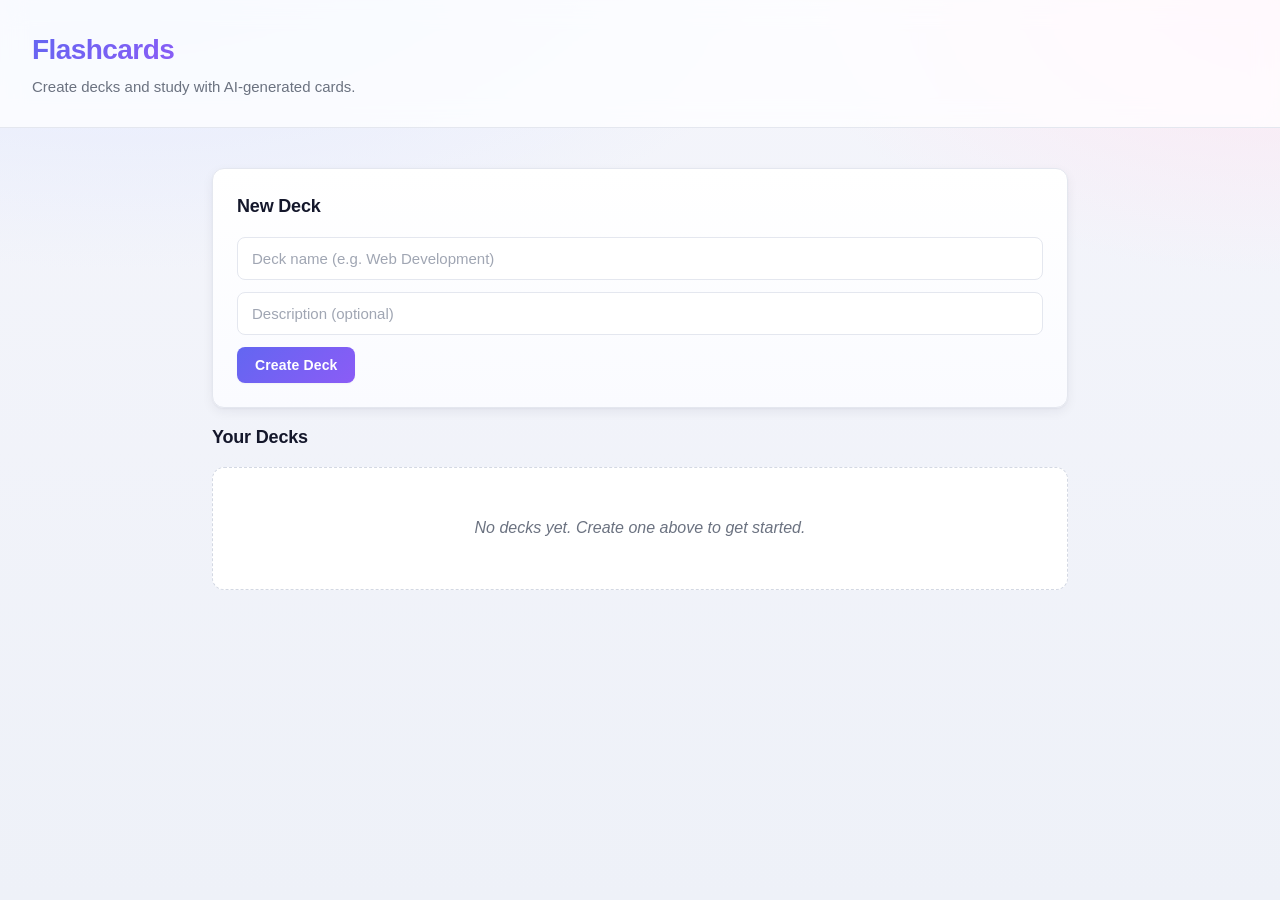
==== index.html @ f6bb94c2 "Initial commit: Flashcards midterm project with AI card generation" ====
<!DOCTYPE html>
<html lang="en">
<head>
  <meta charset="UTF-8">
  <meta name="viewport" content="width=device-width, initial-scale=1.0">
  <title>Flashcards</title>
  <link rel="stylesheet" href="css/styles.css">
</head>
<body>
  <header>
    <h1>Flashcards</h1>
    <p class="subtitle">Create decks and study with AI-generated cards.</p>
  </header>

  <main>
    <section class="form-section">
      <h2>New Deck</h2>
      <form id="new-deck-form">
        <input type="text" id="deck-name" placeholder="Deck name (e.g. Web Development)" required maxlength="100">
        <input type="text" id="deck-description" placeholder="Description (optional)" maxlength="200">
        <button type="submit">Create Deck</button>
      </form>
    </section>

    <section>
      <h2>Your Decks</h2>
      <div id="deck-list"></div>
    </section>
  </main>

  <script src="js/storage.js"></script>
  <script src="js/decks.js"></script>
  <script src="js/cards.js"></script>
  <script src="js/app.js"></script>
</body>
</html>
---- css/styles.css ----
/* Reset + design tokens */
* { box-sizing: border-box; margin: 0; padding: 0; }

:root {
  --bg: #f4f5fb;
  --bg-gradient: radial-gradient(1200px 600px at 10% -10%, #e0e7ff 0%, transparent 60%),
                 radial-gradient(900px 500px at 100% 0%, #fce7f3 0%, transparent 55%),
                 linear-gradient(180deg, #f4f5fb 0%, #eef1f8 100%);
  --surface: #ffffff;
  --surface-muted: #fafbff;
  --border: #e4e7ef;
  --border-strong: #d3d8e3;
  --text: #14172b;
  --text-muted: #6b7280;
  --primary: #4f46e5;
  --primary-hover: #4338ca;
  --primary-soft: rgba(79, 70, 229, 0.1);
  --primary-gradient: linear-gradient(135deg, #6366f1 0%, #8b5cf6 100%);
  --danger: #dc2626;
  --success: #10b981;
  --radius: 12px;
  --radius-sm: 8px;
  --radius-lg: 18px;
  --shadow-sm: 0 1px 2px rgba(20, 23, 43, 0.04);
  --shadow: 0 4px 12px rgba(20, 23, 43, 0.06), 0 1px 2px rgba(20, 23, 43, 0.04);
  --shadow-lg: 0 12px 32px rgba(20, 23, 43, 0.1), 0 2px 6px rgba(20, 23, 43, 0.05);
  --shadow-primary: 0 6px 20px rgba(79, 70, 229, 0.35);
  --transition: 0.2s cubic-bezier(0.4, 0, 0.2, 1);
}

html, body { height: 100%; }

body {
  font-family: -apple-system, BlinkMacSystemFont, "Segoe UI", Inter, Roboto, sans-serif;
  background: var(--bg);
  background-image: var(--bg-gradient);
  background-attachment: fixed;
  color: var(--text);
  line-height: 1.55;
  min-height: 100vh;
  -webkit-font-smoothing: antialiased;
  -moz-osx-font-smoothing: grayscale;
}

/* Header */
header {
  background: rgba(255, 255, 255, 0.75);
  backdrop-filter: saturate(160%) blur(12px);
  -webkit-backdrop-filter: saturate(160%) blur(12px);
  border-bottom: 1px solid var(--border);
  padding: 1.75rem 2rem;
  position: sticky;
  top: 0;
  z-index: 10;
}

header h1 {
  font-size: 1.75rem;
  font-weight: 700;
  letter-spacing: -0.02em;
  background: var(--primary-gradient);
  -webkit-background-clip: text;
  background-clip: text;
  -webkit-text-fill-color: transparent;
  display: inline-block;
}

.subtitle {
  color: var(--text-muted);
  font-size: 0.9375rem;
  margin-top: 0.25rem;
}

.back-link {
  color: var(--text-muted);
  text-decoration: none;
  font-size: 0.875rem;
  display: inline-flex;
  align-items: center;
  gap: 0.25rem;
  margin-bottom: 0.75rem;
  padding: 0.25rem 0.5rem;
  border-radius: var(--radius-sm);
  transition: color var(--transition), background var(--transition);
}

.back-link:hover {
  color: var(--primary);
  background: var(--primary-soft);
}

/* Layout */
main {
  max-width: 920px;
  margin: 0 auto;
  padding: 2.5rem 2rem 4rem;
}

section { margin-bottom: 2rem; }

h2 {
  font-size: 1.125rem;
  font-weight: 600;
  margin-bottom: 1rem;
  letter-spacing: -0.01em;
}

.hint {
  color: var(--text-muted);
  font-size: 0.875rem;
  margin-bottom: 1rem;
}

/* Surfaces */
.form-section, .deck-card, .card-item, #study-card {
  background: var(--surface);
  border: 1px solid var(--border);
  border-radius: var(--radius);
  padding: 1.5rem;
  margin-bottom: 1rem;
  box-shadow: var(--shadow);
  transition: transform var(--transition), box-shadow var(--transition), border-color var(--transition);
}

.form-section {
  background: linear-gradient(180deg, #ffffff 0%, var(--surface-muted) 100%);
}

/* Forms */
input, textarea {
  width: 100%;
  padding: 0.75rem 0.875rem;
  border: 1px solid var(--border);
  border-radius: var(--radius-sm);
  font-size: 0.9375rem;
  font-family: inherit;
  margin-bottom: 0.75rem;
  background: var(--surface);
  color: var(--text);
  transition: border-color var(--transition), box-shadow var(--transition);
}

input::placeholder, textarea::placeholder { color: #a0a6b3; }

input:hover, textarea:hover { border-color: var(--border-strong); }

input:focus, textarea:focus {
  outline: none;
  border-color: var(--primary);
  box-shadow: 0 0 0 4px var(--primary-soft);
}

textarea {
  resize: vertical;
  min-height: 90px;
  line-height: 1.5;
}

/* Buttons */
button {
  padding: 0.625rem 1.125rem;
  border: none;
  border-radius: var(--radius-sm);
  background: var(--primary-gradient);
  color: white;
  font-size: 0.875rem;
  font-weight: 600;
  cursor: pointer;
  font-family: inherit;
  letter-spacing: 0.01em;
  box-shadow: var(--shadow-sm);
  transition: transform var(--transition), box-shadow var(--transition), filter var(--transition);
}

button:hover {
  filter: brightness(1.05);
  box-shadow: var(--shadow-primary);
  transform: translateY(-1px);
}

button:active { transform: translateY(0); filter: brightness(0.97); }

button:disabled {
  opacity: 0.55;
  cursor: not-allowed;
  transform: none;
  box-shadow: var(--shadow-sm);
  filter: none;
}

/* Secondary / ghost buttons */
.delete-btn, .delete-card-btn {
  background: transparent;
  color: var(--danger);
  border: 1px solid var(--border);
  box-shadow: none;
}

.delete-btn:hover, .delete-card-btn:hover {
  background: var(--danger);
  color: white;
  border-color: var(--danger);
  box-shadow: 0 4px 12px rgba(220, 38, 38, 0.25);
}

.rename-btn, .edit-card-btn {
  background: transparent;
  color: var(--text-muted);
  border: 1px solid var(--border);
  box-shadow: none;
}

.rename-btn:hover, .edit-card-btn:hover {
  background: var(--text);
  color: white;
  border-color: var(--text);
}

/* Deck cards */
.deck-card {
  position: relative;
  overflow: hidden;
}

.deck-card::before {
  content: "";
  position: absolute;
  left: 0;
  top: 0;
  bottom: 0;
  width: 4px;
  background: var(--primary-gradient);
  opacity: 0;
  transition: opacity var(--transition);
}

.deck-card:hover {
  transform: translateY(-2px);
  box-shadow: var(--shadow-lg);
  border-color: var(--border-strong);
}

.deck-card:hover::before { opacity: 1; }

.deck-card h3 {
  font-size: 1.0625rem;
  letter-spacing: -0.01em;
}

.deck-card h3 a {
  color: var(--text);
  text-decoration: none;
  font-weight: 600;
  transition: color var(--transition);
}

.deck-card h3 a:hover { color: var(--primary); }

.deck-card p {
  color: var(--text-muted);
  margin: 0.5rem 0;
  font-size: 0.9375rem;
}

.deck-meta {
  display: flex;
  align-items: center;
  gap: 0.5rem;
  margin-top: 1.25rem;
  font-size: 0.8125rem;
  color: var(--text-muted);
}

.deck-meta span {
  margin-right: auto;
  display: inline-flex;
  align-items: center;
  gap: 0.4rem;
  padding: 0.25rem 0.625rem;
  background: var(--primary-soft);
  color: var(--primary);
  border-radius: 999px;
  font-weight: 500;
}

.empty {
  color: var(--text-muted);
  text-align: center;
  padding: 3rem 1rem;
  font-style: italic;
  background: var(--surface);
  border: 1px dashed var(--border-strong);
  border-radius: var(--radius);
}

/* Tabs */
.tabs {
  display: flex;
  gap: 0.25rem;
  margin-bottom: 1.5rem;
  border-bottom: 1px solid var(--border);
  background: transparent;
  padding: 0;
}

.tab {
  background: transparent;
  color: var(--text-muted);
  border-radius: 0;
  border-bottom: 2px solid transparent;
  padding: 0.875rem 1.125rem;
  font-weight: 500;
  box-shadow: none;
  transition: color var(--transition), border-color var(--transition), background var(--transition);
}

.tab:hover {
  background: rgba(79, 70, 229, 0.04);
  color: var(--text);
  transform: none;
  box-shadow: none;
  filter: none;
}

.tab.active {
  color: var(--primary);
  border-bottom-color: var(--primary);
}

.tab-content { display: none; animation: fadeIn 0.25s ease-out; }
.tab-content.active { display: block; }

@keyframes fadeIn {
  from { opacity: 0; transform: translateY(4px); }
  to { opacity: 1; transform: translateY(0); }
}

/* Card list items */
.card-item {
  border-left: 3px solid transparent;
  transition: border-color var(--transition), box-shadow var(--transition), transform var(--transition);
}

.card-item:hover {
  border-left-color: var(--primary);
  box-shadow: var(--shadow-lg);
}

.card-item .card-q {
  margin-bottom: 0.5rem;
  font-size: 0.9375rem;
}

.card-item .card-a {
  color: var(--text-muted);
  margin-bottom: 1rem;
  padding-left: 0;
  font-size: 0.9375rem;
}

.card-item .card-q strong,
.card-item .card-a strong {
  color: var(--primary);
  font-weight: 600;
  margin-right: 0.35rem;
}

.card-item .card-actions { display: flex; gap: 0.5rem; }

#generate-status {
  margin-top: 0.875rem;
  font-size: 0.875rem;
  color: var(--text-muted);
  padding: 0.625rem 0.875rem;
  background: var(--surface-muted);
  border: 1px solid var(--border);
  border-radius: var(--radius-sm);
  min-height: 2.5rem;
  display: flex;
  align-items: center;
}

#generate-status:empty { display: none; }

/* Study mode */
#study-card {
  text-align: center;
  padding: 3.5rem 2rem;
  background: linear-gradient(135deg, #ffffff 0%, #f5f3ff 100%);
  border: 1px solid var(--border);
  border-radius: var(--radius-lg);
  box-shadow: var(--shadow-lg);
  position: relative;
  overflow: hidden;
}

#study-card::before {
  content: "";
  position: absolute;
  top: -50%;
  right: -20%;
  width: 400px;
  height: 400px;
  background: radial-gradient(circle, rgba(139, 92, 246, 0.08) 0%, transparent 70%);
  pointer-events: none;
}

.study-progress {
  font-size: 0.8125rem;
  color: var(--text-muted);
  margin-bottom: 1.25rem;
  font-weight: 500;
  letter-spacing: 0.03em;
}

.study-side-label {
  font-size: 0.6875rem;
  text-transform: uppercase;
  letter-spacing: 0.12em;
  color: var(--primary);
  margin-bottom: 1rem;
  font-weight: 700;
}

.study-text {
  font-size: 1.625rem;
  line-height: 1.4;
  margin-bottom: 2.5rem;
  min-height: 5rem;
  display: flex;
  align-items: center;
  justify-content: center;
  font-weight: 500;
  letter-spacing: -0.01em;
  animation: fadeIn 0.3s ease-out;
}

.study-actions {
  display: flex;
  gap: 0.75rem;
  justify-content: center;
}

.study-actions button {
  padding: 0.75rem 1.5rem;
  font-size: 0.9375rem;
}

#flip-btn {
  background: white;
  color: var(--primary);
  border: 1px solid var(--primary);
  box-shadow: var(--shadow-sm);
}

#flip-btn:hover {
  background: var(--primary-soft);
  color: var(--primary-hover);
  box-shadow: var(--shadow);
}

/* Responsive */
@media (max-width: 640px) {
  header { padding: 1.25rem 1.25rem; }
  header h1 { font-size: 1.5rem; }
  main { padding: 1.5rem 1.25rem 3rem; }
  .form-section, .deck-card, .card-item { padding: 1.25rem; }
  #study-card { padding: 2.5rem 1.5rem; }
  .study-text { font-size: 1.25rem; }
  .tab { padding: 0.75rem 0.75rem; font-size: 0.8125rem; }
}
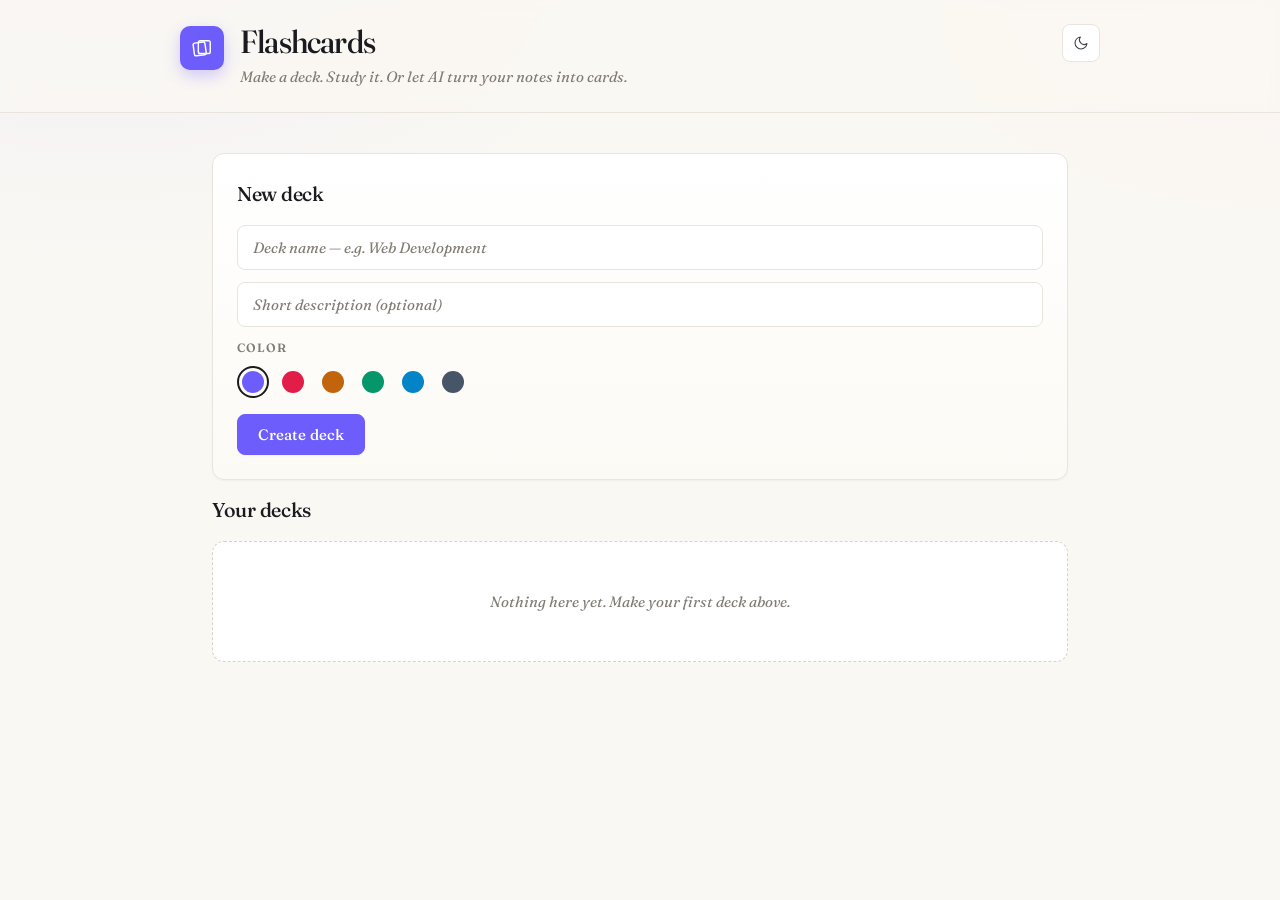
==== commit 73a0ae1e: "Add UI polish, deck colors, study flip mode, and toast system Why: Local working tree had accumulate" ====
--- a/index.html
+++ b/index.html
@@ -4,26 +4,53 @@
   <meta charset="UTF-8">
   <meta name="viewport" content="width=device-width, initial-scale=1.0">
   <title>Flashcards</title>
+  <link rel="preconnect" href="https://fonts.googleapis.com">
+  <link rel="preconnect" href="https://fonts.gstatic.com" crossorigin>
+  <link href="https://fonts.googleapis.com/css2?family=Fraunces:ital,opsz,wght@0,9..144,400;0,9..144,500;0,9..144,600;0,9..144,700;1,9..144,400;1,9..144,500&display=swap" rel="stylesheet">
   <link rel="stylesheet" href="css/styles.css">
 </head>
 <body>
   <header>
-    <h1>Flashcards</h1>
-    <p class="subtitle">Create decks and study with AI-generated cards.</p>
+    <div class="header-inner">
+      <div class="brand">
+        <span class="logo" aria-hidden="true">
+          <svg viewBox="0 0 24 24" fill="none" stroke="currentColor" stroke-width="1.6" stroke-linecap="round" stroke-linejoin="round">
+            <rect x="3" y="6" width="13" height="14" rx="2" transform="rotate(-8 9.5 13)"/>
+            <rect x="8" y="4" width="13" height="14" rx="2"/>
+          </svg>
+        </span>
+        <div>
+          <h1>Flashcards</h1>
+          <p class="subtitle">Make a deck. Study it. Or let AI turn your notes into cards.</p>
+        </div>
+      </div>
+      <button id="theme-toggle" class="theme-btn" aria-label="Toggle theme"></button>
+    </div>
   </header>
 
   <main>
     <section class="form-section">
-      <h2>New Deck</h2>
+      <h2>New deck</h2>
       <form id="new-deck-form">
-        <input type="text" id="deck-name" placeholder="Deck name (e.g. Web Development)" required maxlength="100">
-        <input type="text" id="deck-description" placeholder="Description (optional)" maxlength="200">
-        <button type="submit">Create Deck</button>
+        <input type="text" id="deck-name" placeholder="Deck name — e.g. Web Development" required maxlength="100">
+        <input type="text" id="deck-description" placeholder="Short description (optional)" maxlength="200">
+
+        <div class="picker-row">
+          <div class="picker">
+            <label>Color</label>
+            <div class="color-picker" id="color-picker"></div>
+          </div>
+        </div>
+
+        <button type="submit" class="btn-primary">Create deck</button>
       </form>
     </section>
 
     <section>
-      <h2>Your Decks</h2>
+      <div class="section-head">
+        <h2>Your decks</h2>
+        <span id="deck-count" class="muted"></span>
+      </div>
       <div id="deck-list"></div>
     </section>
   </main>
@@ -31,6 +58,7 @@
   <script src="js/storage.js"></script>
   <script src="js/decks.js"></script>
   <script src="js/cards.js"></script>
+  <script src="js/ui.js"></script>
   <script src="js/app.js"></script>
 </body>
 </html>
--- a/css/styles.css
+++ b/css/styles.css
@@ -1,135 +1,282 @@
-/* Reset + design tokens */
-* { box-sizing: border-box; margin: 0; padding: 0; }
-
+/* -------- Reset -------- */
+*, *::before, *::after { box-sizing: border-box; margin: 0; padding: 0; }
+
+/* -------- Tokens: Light (default) -------- */
 :root {
-  --bg: #f4f5fb;
-  --bg-gradient: radial-gradient(1200px 600px at 10% -10%, #e0e7ff 0%, transparent 60%),
-                 radial-gradient(900px 500px at 100% 0%, #fce7f3 0%, transparent 55%),
-                 linear-gradient(180deg, #f4f5fb 0%, #eef1f8 100%);
+  --bg: #faf8f3;
+  --bg-tint: radial-gradient(900px 500px at 8% -5%, rgba(109, 93, 252, 0.06) 0%, transparent 60%),
+             radial-gradient(700px 400px at 100% 0%, rgba(244, 114, 182, 0.04) 0%, transparent 55%);
   --surface: #ffffff;
-  --surface-muted: #fafbff;
-  --border: #e4e7ef;
-  --border-strong: #d3d8e3;
-  --text: #14172b;
-  --text-muted: #6b7280;
-  --primary: #4f46e5;
-  --primary-hover: #4338ca;
-  --primary-soft: rgba(79, 70, 229, 0.1);
-  --primary-gradient: linear-gradient(135deg, #6366f1 0%, #8b5cf6 100%);
+  --surface-alt: #fcfaf5;
+  --border: #e9e5dc;
+  --border-strong: #d9d3c5;
+  --text: #1a1a1f;
+  --text-soft: #3f3f47;
+  --text-muted: #807c74;
+  --primary: #6d5dfc;
+  --primary-hover: #5b4ce0;
+  --primary-soft: rgba(109, 93, 252, 0.1);
   --danger: #dc2626;
-  --success: #10b981;
+  --success: #059669;
+  --accent: #f59e0b;
+  --shadow-sm: 0 1px 2px rgba(30, 27, 20, 0.04);
+  --shadow: 0 2px 6px rgba(30, 27, 20, 0.06), 0 8px 20px rgba(30, 27, 20, 0.04);
+  --shadow-lg: 0 4px 12px rgba(30, 27, 20, 0.08), 0 20px 40px rgba(30, 27, 20, 0.08);
   --radius: 12px;
   --radius-sm: 8px;
-  --radius-lg: 18px;
-  --shadow-sm: 0 1px 2px rgba(20, 23, 43, 0.04);
-  --shadow: 0 4px 12px rgba(20, 23, 43, 0.06), 0 1px 2px rgba(20, 23, 43, 0.04);
-  --shadow-lg: 0 12px 32px rgba(20, 23, 43, 0.1), 0 2px 6px rgba(20, 23, 43, 0.05);
-  --shadow-primary: 0 6px 20px rgba(79, 70, 229, 0.35);
+  --radius-lg: 20px;
   --transition: 0.2s cubic-bezier(0.4, 0, 0.2, 1);
-}
-
+
+  /* Deck color palette — tuned for light backgrounds */
+  --c-violet: #6d5dfc;
+  --c-violet-soft: rgba(109, 93, 252, 0.12);
+  --c-rose: #e11d48;
+  --c-rose-soft: rgba(225, 29, 72, 0.1);
+  --c-amber: #c2640b;
+  --c-amber-soft: rgba(217, 119, 6, 0.12);
+  --c-emerald: #059669;
+  --c-emerald-soft: rgba(5, 150, 105, 0.1);
+  --c-sky: #0284c7;
+  --c-sky-soft: rgba(2, 132, 199, 0.12);
+  --c-slate: #475569;
+  --c-slate-soft: rgba(71, 85, 105, 0.1);
+}
+
+/* -------- Tokens: Dark -------- */
+[data-theme="dark"] {
+  --bg: #14141a;
+  --bg-tint: radial-gradient(900px 500px at 8% -5%, rgba(155, 141, 255, 0.1) 0%, transparent 60%),
+             radial-gradient(700px 400px at 100% 0%, rgba(244, 114, 182, 0.05) 0%, transparent 55%);
+  --surface: #1d1d26;
+  --surface-alt: #22222d;
+  --border: #2e2e3a;
+  --border-strong: #3f3f4f;
+  --text: #f5f3ef;
+  --text-soft: #c9c5be;
+  --text-muted: #8a867d;
+  --primary: #9b8dff;
+  --primary-hover: #b0a4ff;
+  --primary-soft: rgba(155, 141, 255, 0.15);
+  --accent: #fbbf24;
+  --shadow-sm: 0 1px 2px rgba(0, 0, 0, 0.3);
+  --shadow: 0 2px 6px rgba(0, 0, 0, 0.3), 0 8px 20px rgba(0, 0, 0, 0.35);
+  --shadow-lg: 0 4px 12px rgba(0, 0, 0, 0.4), 0 20px 40px rgba(0, 0, 0, 0.5);
+
+  /* Deck color palette — brighter/softer for dark backgrounds */
+  --c-violet: #a59bff;
+  --c-violet-soft: rgba(165, 155, 255, 0.18);
+  --c-rose: #fb7185;
+  --c-rose-soft: rgba(251, 113, 133, 0.16);
+  --c-amber: #fbbf24;
+  --c-amber-soft: rgba(251, 191, 36, 0.16);
+  --c-emerald: #34d399;
+  --c-emerald-soft: rgba(52, 211, 153, 0.16);
+  --c-sky: #38bdf8;
+  --c-sky-soft: rgba(56, 189, 248, 0.16);
+  --c-slate: #94a3b8;
+  --c-slate-soft: rgba(148, 163, 184, 0.16);
+}
+
+/* -------- Base -------- */
 html, body { height: 100%; }
 
 body {
-  font-family: -apple-system, BlinkMacSystemFont, "Segoe UI", Inter, Roboto, sans-serif;
+  font-family: 'Fraunces', Georgia, 'Times New Roman', serif;
+  font-feature-settings: 'ss01', 'ss02';
+  font-variation-settings: 'opsz' 14;
   background: var(--bg);
-  background-image: var(--bg-gradient);
+  background-image: var(--bg-tint);
   background-attachment: fixed;
   color: var(--text);
   line-height: 1.55;
   min-height: 100vh;
   -webkit-font-smoothing: antialiased;
   -moz-osx-font-smoothing: grayscale;
-}
-
-/* Header */
+  font-weight: 400;
+  transition: background-color var(--transition), color var(--transition);
+}
+
+.muted { color: var(--text-muted); font-size: 0.8125rem; font-weight: 500; }
+
+/* -------- Header -------- */
 header {
-  background: rgba(255, 255, 255, 0.75);
-  backdrop-filter: saturate(160%) blur(12px);
-  -webkit-backdrop-filter: saturate(160%) blur(12px);
   border-bottom: 1px solid var(--border);
-  padding: 1.75rem 2rem;
+  padding: 1.5rem 2rem;
+  background: rgba(250, 248, 243, 0.8);
+  backdrop-filter: saturate(160%) blur(10px);
+  -webkit-backdrop-filter: saturate(160%) blur(10px);
   position: sticky;
   top: 0;
-  z-index: 10;
-}
+  z-index: 20;
+}
+
+[data-theme="dark"] header { background: rgba(20, 20, 26, 0.8); }
+
+.header-inner {
+  max-width: 920px;
+  margin: 0 auto;
+  display: flex;
+  justify-content: space-between;
+  align-items: flex-start;
+  gap: 1rem;
+}
+
+.brand {
+  display: flex;
+  align-items: flex-start;
+  gap: 1rem;
+}
+
+.logo {
+  display: inline-flex;
+  align-items: center;
+  justify-content: center;
+  width: 44px;
+  height: 44px;
+  border-radius: 10px;
+  background: var(--primary);
+  color: white;
+  flex-shrink: 0;
+  box-shadow: 0 6px 16px rgba(109, 93, 252, 0.3);
+  margin-top: 0.125rem;
+}
+
+.logo svg { width: 22px; height: 22px; }
+
+.logo-link {
+  display: inline-flex;
+  text-decoration: none;
+}
+
+.logo-link:hover .logo { transform: translateY(-1px); transition: transform var(--transition); }
 
 header h1 {
-  font-size: 1.75rem;
-  font-weight: 700;
-  letter-spacing: -0.02em;
-  background: var(--primary-gradient);
-  -webkit-background-clip: text;
-  background-clip: text;
-  -webkit-text-fill-color: transparent;
+  font-family: 'Fraunces', Georgia, serif;
+  font-size: 2rem;
+  font-weight: 500;
+  letter-spacing: -0.025em;
+  line-height: 1.1;
+  color: var(--text);
+  font-variation-settings: 'opsz' 80;
+}
+
+/* Small colored dot before deck title — matches the deck's chosen color */
+.title-dot {
   display: inline-block;
-}
+  width: 12px;
+  height: 12px;
+  border-radius: 50%;
+  margin-right: 0.625rem;
+  vertical-align: 0.08em;
+}
+
+.title-dot.color-violet { background: var(--c-violet); }
+.title-dot.color-rose { background: var(--c-rose); }
+.title-dot.color-amber { background: var(--c-amber); }
+.title-dot.color-emerald { background: var(--c-emerald); }
+.title-dot.color-sky { background: var(--c-sky); }
+.title-dot.color-slate { background: var(--c-slate); }
 
 .subtitle {
   color: var(--text-muted);
   font-size: 0.9375rem;
-  margin-top: 0.25rem;
+  margin-top: 0.375rem;
+  max-width: 50ch;
+  font-style: italic;
+  font-weight: 400;
 }
 
 .back-link {
   color: var(--text-muted);
   text-decoration: none;
-  font-size: 0.875rem;
+  font-size: 0.8125rem;
+  display: inline-block;
+  margin-bottom: 0.5rem;
+  font-style: italic;
+  transition: color var(--transition);
+}
+
+.back-link:hover { color: var(--text); }
+
+.theme-btn {
+  width: 38px;
+  height: 38px;
+  padding: 0;
+  border: 1px solid var(--border);
+  background: var(--surface);
+  border-radius: var(--radius-sm);
   display: inline-flex;
   align-items: center;
-  gap: 0.25rem;
-  margin-bottom: 0.75rem;
-  padding: 0.25rem 0.5rem;
-  border-radius: var(--radius-sm);
-  transition: color var(--transition), background var(--transition);
-}
-
-.back-link:hover {
-  color: var(--primary);
-  background: var(--primary-soft);
-}
-
-/* Layout */
+  justify-content: center;
+  color: var(--text-soft);
+  cursor: pointer;
+  transition: background var(--transition), border-color var(--transition), color var(--transition);
+  flex-shrink: 0;
+}
+
+.theme-btn svg { width: 16px; height: 16px; }
+
+.theme-btn:hover {
+  background: var(--surface-alt);
+  border-color: var(--border-strong);
+  color: var(--text);
+}
+
+/* -------- Layout -------- */
 main {
   max-width: 920px;
   margin: 0 auto;
-  padding: 2.5rem 2rem 4rem;
-}
-
-section { margin-bottom: 2rem; }
+  padding: 2.5rem 2rem 5rem;
+}
+
+section { margin-bottom: 2.5rem; }
 
 h2 {
-  font-size: 1.125rem;
-  font-weight: 600;
+  font-family: 'Fraunces', Georgia, serif;
+  font-size: 1.25rem;
+  font-weight: 500;
   margin-bottom: 1rem;
-  letter-spacing: -0.01em;
-}
+  letter-spacing: -0.015em;
+  color: var(--text);
+  font-variation-settings: 'opsz' 40;
+}
+
+.section-head {
+  display: flex;
+  align-items: baseline;
+  justify-content: space-between;
+  margin-bottom: 1rem;
+}
+
+.section-head h2 { margin-bottom: 0; }
 
 .hint {
   color: var(--text-muted);
-  font-size: 0.875rem;
+  font-size: 0.9375rem;
   margin-bottom: 1rem;
-}
-
-/* Surfaces */
-.form-section, .deck-card, .card-item, #study-card {
+  line-height: 1.55;
+  font-style: italic;
+}
+
+/* -------- Surfaces -------- */
+.form-section, .deck-card, .card-item {
   background: var(--surface);
   border: 1px solid var(--border);
   border-radius: var(--radius);
   padding: 1.5rem;
-  margin-bottom: 1rem;
-  box-shadow: var(--shadow);
+  margin-bottom: 0.875rem;
   transition: transform var(--transition), box-shadow var(--transition), border-color var(--transition);
 }
 
 .form-section {
-  background: linear-gradient(180deg, #ffffff 0%, var(--surface-muted) 100%);
-}
-
-/* Forms */
+  background: linear-gradient(180deg, var(--surface) 0%, var(--surface-alt) 100%);
+  box-shadow: var(--shadow-sm);
+}
+
+/* -------- Forms -------- */
 input, textarea {
   width: 100%;
-  padding: 0.75rem 0.875rem;
+  padding: 0.75rem 0.9375rem;
   border: 1px solid var(--border);
   border-radius: var(--radius-sm);
   font-size: 0.9375rem;
@@ -140,332 +287,562 @@
   transition: border-color var(--transition), box-shadow var(--transition);
 }
 
-input::placeholder, textarea::placeholder { color: #a0a6b3; }
+input::placeholder, textarea::placeholder {
+  color: var(--text-muted);
+  font-style: italic;
+}
 
 input:hover, textarea:hover { border-color: var(--border-strong); }
 
 input:focus, textarea:focus {
   outline: none;
   border-color: var(--primary);
-  box-shadow: 0 0 0 4px var(--primary-soft);
-}
-
-textarea {
-  resize: vertical;
-  min-height: 90px;
-  line-height: 1.5;
-}
-
-/* Buttons */
+  box-shadow: 0 0 0 3px var(--primary-soft);
+}
+
+textarea { resize: vertical; min-height: 90px; line-height: 1.5; }
+
+/* -------- Color picker -------- */
+.picker-row {
+  margin-bottom: 1rem;
+}
+
+.picker label {
+  display: block;
+  font-size: 0.75rem;
+  text-transform: uppercase;
+  letter-spacing: 0.08em;
+  color: var(--text-muted);
+  font-weight: 600;
+  margin-bottom: 0.5rem;
+}
+
+.color-picker {
+  display: flex;
+  flex-wrap: wrap;
+  gap: 0.5rem;
+}
+
+.color-option {
+  width: 32px;
+  height: 32px;
+  border: 2px solid transparent;
+  border-radius: 50%;
+  cursor: pointer;
+  padding: 0;
+  position: relative;
+  background: transparent;
+  transition: transform var(--transition), border-color var(--transition);
+}
+
+.color-option::after {
+  content: "";
+  position: absolute;
+  inset: 3px;
+  border-radius: 50%;
+  transition: background var(--transition);
+}
+
+.color-option.color-violet::after { background: var(--c-violet); }
+.color-option.color-rose::after { background: var(--c-rose); }
+.color-option.color-amber::after { background: var(--c-amber); }
+.color-option.color-emerald::after { background: var(--c-emerald); }
+.color-option.color-sky::after { background: var(--c-sky); }
+.color-option.color-slate::after { background: var(--c-slate); }
+
+.color-option:hover { transform: scale(1.08); }
+
+.color-option.selected {
+  border-color: var(--text);
+}
+
+/* -------- Buttons -------- */
 button {
+  font-family: inherit;
+  font-weight: 500;
+  cursor: pointer;
+  transition: transform var(--transition), background var(--transition), border-color var(--transition), color var(--transition), box-shadow var(--transition);
+}
+
+button:disabled { opacity: 0.5; cursor: not-allowed; }
+
+.btn-primary {
+  display: inline-flex;
+  align-items: center;
+  gap: 0.5rem;
+  padding: 0.625rem 1.25rem;
+  background: var(--primary);
+  color: white;
+  border: 1px solid var(--primary);
+  border-radius: var(--radius-sm);
+  font-size: 0.9375rem;
+  font-weight: 500;
+  box-shadow: var(--shadow-sm);
+  letter-spacing: 0.005em;
+}
+
+.btn-primary:hover:not(:disabled) {
+  background: var(--primary-hover);
+  border-color: var(--primary-hover);
+  transform: translateY(-1px);
+  box-shadow: 0 4px 14px var(--primary-soft);
+}
+
+.btn-primary:active:not(:disabled) { transform: translateY(0); }
+
+.btn-outline {
+  display: inline-flex;
+  align-items: center;
+  gap: 0.5rem;
+  padding: 0.625rem 1.25rem;
+  background: transparent;
+  color: var(--primary);
+  border: 1px solid var(--primary);
+  border-radius: var(--radius-sm);
+  font-size: 0.9375rem;
+  font-weight: 500;
+}
+
+.btn-outline:hover { background: var(--primary-soft); }
+
+.btn-ghost {
+  display: inline-flex;
+  align-items: center;
+  gap: 0.5rem;
   padding: 0.625rem 1.125rem;
+  background: transparent;
+  color: var(--text-soft);
+  border: 1px solid var(--border);
+  border-radius: var(--radius-sm);
+  font-size: 0.9375rem;
+}
+
+.btn-ghost:hover { background: var(--surface-alt); border-color: var(--border-strong); color: var(--text); }
+
+/* Small text-only action buttons (Edit, Delete, Rename) */
+.text-btn {
+  background: transparent;
   border: none;
+  color: var(--text-muted);
+  font-size: 0.8125rem;
+  font-weight: 500;
+  padding: 0.375rem 0.625rem;
+  border-radius: 6px;
+  font-style: italic;
+  letter-spacing: 0.005em;
+}
+
+.text-btn:hover { color: var(--text); background: var(--surface-alt); }
+.text-btn-danger:hover { color: var(--danger); background: rgba(220, 38, 38, 0.08); }
+
+/* -------- Deck cards -------- */
+.deck-card {
+  display: flex;
+  align-items: stretch;
+  gap: 0;
+  padding: 0;
+  overflow: hidden;
+  box-shadow: var(--shadow-sm);
+}
+
+.deck-card:hover {
+  transform: translateY(-2px);
+  box-shadow: var(--shadow);
+  border-color: var(--border-strong);
+}
+
+.deck-link {
+  display: flex;
+  gap: 1rem;
+  padding: 1.25rem 1.5rem;
+  text-decoration: none;
+  color: inherit;
+  flex: 1;
+  align-items: flex-start;
+}
+
+.deck-chip {
+  width: 44px;
+  height: 44px;
   border-radius: var(--radius-sm);
-  background: var(--primary-gradient);
-  color: white;
-  font-size: 0.875rem;
-  font-weight: 600;
-  cursor: pointer;
-  font-family: inherit;
-  letter-spacing: 0.01em;
-  box-shadow: var(--shadow-sm);
-  transition: transform var(--transition), box-shadow var(--transition), filter var(--transition);
-}
-
-button:hover {
-  filter: brightness(1.05);
-  box-shadow: var(--shadow-primary);
-  transform: translateY(-1px);
-}
-
-button:active { transform: translateY(0); filter: brightness(0.97); }
-
-button:disabled {
-  opacity: 0.55;
-  cursor: not-allowed;
-  transform: none;
-  box-shadow: var(--shadow-sm);
-  filter: none;
-}
-
-/* Secondary / ghost buttons */
-.delete-btn, .delete-card-btn {
-  background: transparent;
-  color: var(--danger);
-  border: 1px solid var(--border);
-  box-shadow: none;
-}
-
-.delete-btn:hover, .delete-card-btn:hover {
-  background: var(--danger);
-  color: white;
-  border-color: var(--danger);
-  box-shadow: 0 4px 12px rgba(220, 38, 38, 0.25);
-}
-
-.rename-btn, .edit-card-btn {
-  background: transparent;
-  color: var(--text-muted);
-  border: 1px solid var(--border);
-  box-shadow: none;
-}
-
-.rename-btn:hover, .edit-card-btn:hover {
-  background: var(--text);
-  color: white;
-  border-color: var(--text);
-}
-
-/* Deck cards */
-.deck-card {
+  background: var(--deck-soft, var(--primary-soft));
+  border: 1px solid var(--deck-accent, var(--primary));
+  flex-shrink: 0;
   position: relative;
   overflow: hidden;
 }
 
-.deck-card::before {
+.deck-chip::after {
   content: "";
   position: absolute;
-  left: 0;
-  top: 0;
-  bottom: 0;
-  width: 4px;
-  background: var(--primary-gradient);
-  opacity: 0;
-  transition: opacity var(--transition);
-}
-
-.deck-card:hover {
-  transform: translateY(-2px);
-  box-shadow: var(--shadow-lg);
-  border-color: var(--border-strong);
-}
-
-.deck-card:hover::before { opacity: 1; }
-
-.deck-card h3 {
-  font-size: 1.0625rem;
-  letter-spacing: -0.01em;
-}
-
-.deck-card h3 a {
+  inset: 0;
+  background: linear-gradient(135deg, var(--deck-accent) 0%, transparent 100%);
+  opacity: 0.35;
+}
+
+/* Apply the color tokens to each deck variant */
+.deck-card.color-violet { --deck-accent: var(--c-violet); --deck-soft: var(--c-violet-soft); }
+.deck-card.color-rose { --deck-accent: var(--c-rose); --deck-soft: var(--c-rose-soft); }
+.deck-card.color-amber { --deck-accent: var(--c-amber); --deck-soft: var(--c-amber-soft); }
+.deck-card.color-emerald { --deck-accent: var(--c-emerald); --deck-soft: var(--c-emerald-soft); }
+.deck-card.color-sky { --deck-accent: var(--c-sky); --deck-soft: var(--c-sky-soft); }
+.deck-card.color-slate { --deck-accent: var(--c-slate); --deck-soft: var(--c-slate-soft); }
+
+.deck-card:hover h3 { color: var(--deck-accent); }
+
+.deck-body { flex: 1; min-width: 0; }
+
+.deck-body h3 {
+  font-family: 'Fraunces', Georgia, serif;
+  font-size: 1.125rem;
+  font-weight: 500;
+  letter-spacing: -0.015em;
+  margin-bottom: 0.25rem;
   color: var(--text);
-  text-decoration: none;
-  font-weight: 600;
-  transition: color var(--transition);
-}
-
-.deck-card h3 a:hover { color: var(--primary); }
-
-.deck-card p {
-  color: var(--text-muted);
-  margin: 0.5rem 0;
-  font-size: 0.9375rem;
-}
-
-.deck-meta {
-  display: flex;
-  align-items: center;
-  gap: 0.5rem;
-  margin-top: 1.25rem;
-  font-size: 0.8125rem;
-  color: var(--text-muted);
-}
-
-.deck-meta span {
-  margin-right: auto;
-  display: inline-flex;
-  align-items: center;
-  gap: 0.4rem;
-  padding: 0.25rem 0.625rem;
-  background: var(--primary-soft);
-  color: var(--primary);
-  border-radius: 999px;
+  font-variation-settings: 'opsz' 40;
+}
+
+.deck-body p {
+  color: var(--text-muted);
+  font-size: 0.9375rem;
+  margin-bottom: 0.625rem;
+  line-height: 1.5;
+  font-style: italic;
+}
+
+.deck-count {
+  font-size: 0.75rem;
+  color: var(--text-muted);
   font-weight: 500;
-}
-
+  letter-spacing: 0.02em;
+}
+
+.deck-actions {
+  display: flex;
+  gap: 0.25rem;
+  align-items: center;
+  padding: 0 1rem;
+}
+
+.deck-card:not(:hover) .deck-actions { opacity: 0.55; }
+
+/* -------- Empty state -------- */
 .empty {
   color: var(--text-muted);
   text-align: center;
   padding: 3rem 1rem;
-  font-style: italic;
   background: var(--surface);
   border: 1px dashed var(--border-strong);
   border-radius: var(--radius);
 }
 
-/* Tabs */
+.empty p { font-size: 0.9375rem; max-width: 30ch; margin: 0 auto; font-style: italic; }
+
+/* -------- Tabs -------- */
 .tabs {
   display: flex;
   gap: 0.25rem;
-  margin-bottom: 1.5rem;
+  margin-bottom: 1.75rem;
   border-bottom: 1px solid var(--border);
-  background: transparent;
-  padding: 0;
 }
 
 .tab {
   background: transparent;
   color: var(--text-muted);
+  border: none;
   border-radius: 0;
   border-bottom: 2px solid transparent;
-  padding: 0.875rem 1.125rem;
+  padding: 0.875rem 1rem;
   font-weight: 500;
-  box-shadow: none;
-  transition: color var(--transition), border-color var(--transition), background var(--transition);
-}
-
-.tab:hover {
-  background: rgba(79, 70, 229, 0.04);
-  color: var(--text);
-  transform: none;
-  box-shadow: none;
-  filter: none;
-}
+  font-size: 0.9375rem;
+  margin-bottom: -1px;
+  font-family: inherit;
+  letter-spacing: 0.005em;
+}
+
+.tab:hover { color: var(--text); }
 
 .tab.active {
   color: var(--primary);
   border-bottom-color: var(--primary);
 }
 
-.tab-content { display: none; animation: fadeIn 0.25s ease-out; }
+.tab-content { display: none; animation: fade-in 0.2s ease-out; }
 .tab-content.active { display: block; }
 
-@keyframes fadeIn {
-  from { opacity: 0; transform: translateY(4px); }
+@keyframes fade-in {
+  from { opacity: 0; transform: translateY(3px); }
   to { opacity: 1; transform: translateY(0); }
 }
 
-/* Card list items */
+/* -------- Card list -------- */
 .card-item {
-  border-left: 3px solid transparent;
-  transition: border-color var(--transition), box-shadow var(--transition), transform var(--transition);
-}
-
-.card-item:hover {
-  border-left-color: var(--primary);
+  display: flex;
+  gap: 0.75rem;
+  align-items: flex-start;
+  padding: 1.25rem;
+  box-shadow: var(--shadow-sm);
+}
+
+.card-item:hover { box-shadow: var(--shadow); border-color: var(--border-strong); }
+
+.card-body { flex: 1; min-width: 0; }
+
+.card-q, .card-a {
+  font-size: 0.9375rem;
+  display: flex;
+  gap: 0.625rem;
+  align-items: flex-start;
+  line-height: 1.55;
+}
+
+.card-q { margin-bottom: 0.5rem; color: var(--text); }
+.card-a { color: var(--text-soft); }
+
+.card-q .label, .card-a .label {
+  flex-shrink: 0;
+  width: 22px;
+  height: 22px;
+  border-radius: 4px;
+  background: var(--primary-soft);
+  color: var(--primary);
+  font-size: 0.75rem;
+  font-weight: 600;
+  display: flex;
+  align-items: center;
+  justify-content: center;
+  margin-top: 0.0625rem;
+  font-family: inherit;
+}
+
+.card-a .label { background: var(--surface-alt); color: var(--text-muted); }
+
+.card-actions {
+  display: flex;
+  gap: 0.25rem;
+  flex-shrink: 0;
+}
+
+.card-item:not(:hover) .card-actions { opacity: 0.55; }
+
+/* Inline edit */
+.card-item.editing { border-color: var(--primary); box-shadow: 0 0 0 3px var(--primary-soft); }
+.edit-q, .edit-a { margin-bottom: 0.625rem; }
+.edit-actions { display: flex; gap: 0.5rem; margin-top: 0.5rem; }
+
+/* -------- AI generate status -------- */
+#generate-status {
+  margin-top: 0.875rem;
+  font-size: 0.9375rem;
+  color: var(--text-soft);
+  display: flex;
+  align-items: center;
+  gap: 0.625rem;
+  min-height: 1.5rem;
+  font-style: italic;
+}
+
+#generate-status:empty { display: none; }
+
+.spinner {
+  width: 14px;
+  height: 14px;
+  border: 2px solid var(--border);
+  border-top-color: var(--primary);
+  border-radius: 50%;
+  animation: spin 0.8s linear infinite;
+  flex-shrink: 0;
+}
+
+@keyframes spin { to { transform: rotate(360deg); } }
+
+/* -------- Study mode (flip card) -------- */
+.study-progress-bar {
+  height: 3px;
+  background: var(--border);
+  border-radius: 999px;
+  overflow: hidden;
+  margin-bottom: 1rem;
+}
+
+.study-progress-fill {
+  height: 100%;
+  background: var(--primary);
+  transition: width 0.4s cubic-bezier(0.4, 0, 0.2, 1);
+  border-radius: 999px;
+}
+
+.study-meta {
+  display: flex;
+  justify-content: space-between;
+  font-size: 0.8125rem;
+  color: var(--text-muted);
+  margin-bottom: 1.25rem;
+}
+
+.study-hint { font-style: italic; }
+
+.flip-card {
+  perspective: 1400px;
+  margin: 0 auto 1.5rem;
+  max-width: 640px;
+  cursor: pointer;
+}
+
+.flip-inner {
+  display: grid;
+  width: 100%;
+  min-height: 280px;
+  transform-style: preserve-3d;
+  transition: transform 0.55s cubic-bezier(0.4, 0, 0.2, 1);
+}
+
+.flip-card[data-flipped="true"] .flip-inner { transform: rotateY(180deg); }
+
+.flip-face {
+  grid-column: 1;
+  grid-row: 1;
+  backface-visibility: hidden;
+  -webkit-backface-visibility: hidden;
+  background: var(--surface);
+  border: 1px solid var(--border);
+  border-radius: var(--radius-lg);
+  padding: 2.75rem 2rem;
+  display: flex;
+  flex-direction: column;
+  justify-content: center;
+  align-items: center;
+  text-align: center;
+  box-shadow: var(--shadow);
+}
+
+.flip-front {
+  background: linear-gradient(180deg, var(--surface) 0%, var(--surface-alt) 100%);
+}
+
+.flip-back {
+  transform: rotateY(180deg);
+  background: linear-gradient(180deg, var(--surface) 0%, var(--primary-soft) 100%);
+  border-color: var(--primary-soft);
+}
+
+.flip-label {
+  font-size: 0.6875rem;
+  text-transform: uppercase;
+  letter-spacing: 0.14em;
+  color: var(--text-muted);
+  font-weight: 600;
+  margin-bottom: 1.25rem;
+  font-style: normal;
+}
+
+.flip-back .flip-label { color: var(--primary); }
+
+.flip-text {
+  font-family: 'Fraunces', Georgia, serif;
+  font-size: 1.625rem;
+  font-weight: 400;
+  line-height: 1.4;
+  color: var(--text);
+  letter-spacing: -0.01em;
+  max-width: 500px;
+  font-variation-settings: 'opsz' 80;
+}
+
+.study-actions {
+  display: flex;
+  gap: 0.625rem;
+  justify-content: center;
+  flex-wrap: wrap;
+}
+
+.study-empty {
+  text-align: center;
+  padding: 4rem 1rem;
+  color: var(--text-muted);
+  font-style: italic;
+}
+
+/* -------- Toasts -------- */
+#toast-container {
+  position: fixed;
+  bottom: 1.25rem;
+  right: 1.25rem;
+  z-index: 100;
+  display: flex;
+  flex-direction: column;
+  gap: 0.5rem;
+  pointer-events: none;
+}
+
+.toast {
+  display: flex;
+  align-items: center;
+  gap: 0.625rem;
+  background: var(--surface);
+  border: 1px solid var(--border);
+  border-left: 3px solid var(--primary);
+  border-radius: var(--radius-sm);
+  padding: 0.75rem 0.75rem 0.75rem 1rem;
   box-shadow: var(--shadow-lg);
-}
-
-.card-item .card-q {
-  margin-bottom: 0.5rem;
-  font-size: 0.9375rem;
-}
-
-.card-item .card-a {
-  color: var(--text-muted);
-  margin-bottom: 1rem;
-  padding-left: 0;
-  font-size: 0.9375rem;
-}
-
-.card-item .card-q strong,
-.card-item .card-a strong {
+  min-width: 260px;
+  max-width: 380px;
+  font-size: 0.9375rem;
+  color: var(--text);
+  opacity: 0;
+  transform: translateX(20px);
+  transition: opacity var(--transition), transform var(--transition);
+  pointer-events: auto;
+}
+
+.toast.show { opacity: 1; transform: translateX(0); }
+.toast.hide { opacity: 0; transform: translateX(20px); }
+
+.toast-msg { flex: 1; }
+
+.toast-success { border-left-color: var(--success); }
+.toast-error { border-left-color: var(--danger); }
+.toast-warning { border-left-color: var(--accent); }
+.toast-info { border-left-color: var(--primary); }
+
+.toast-action {
+  background: transparent;
+  border: none;
   color: var(--primary);
   font-weight: 600;
-  margin-right: 0.35rem;
-}
-
-.card-item .card-actions { display: flex; gap: 0.5rem; }
-
-#generate-status {
-  margin-top: 0.875rem;
-  font-size: 0.875rem;
-  color: var(--text-muted);
-  padding: 0.625rem 0.875rem;
-  background: var(--surface-muted);
-  border: 1px solid var(--border);
-  border-radius: var(--radius-sm);
-  min-height: 2.5rem;
-  display: flex;
-  align-items: center;
-}
-
-#generate-status:empty { display: none; }
-
-/* Study mode */
-#study-card {
-  text-align: center;
-  padding: 3.5rem 2rem;
-  background: linear-gradient(135deg, #ffffff 0%, #f5f3ff 100%);
-  border: 1px solid var(--border);
-  border-radius: var(--radius-lg);
-  box-shadow: var(--shadow-lg);
-  position: relative;
-  overflow: hidden;
-}
-
-#study-card::before {
-  content: "";
-  position: absolute;
-  top: -50%;
-  right: -20%;
-  width: 400px;
-  height: 400px;
-  background: radial-gradient(circle, rgba(139, 92, 246, 0.08) 0%, transparent 70%);
-  pointer-events: none;
-}
-
-.study-progress {
   font-size: 0.8125rem;
-  color: var(--text-muted);
-  margin-bottom: 1.25rem;
-  font-weight: 500;
-  letter-spacing: 0.03em;
-}
-
-.study-side-label {
-  font-size: 0.6875rem;
-  text-transform: uppercase;
-  letter-spacing: 0.12em;
-  color: var(--primary);
-  margin-bottom: 1rem;
-  font-weight: 700;
-}
-
-.study-text {
-  font-size: 1.625rem;
-  line-height: 1.4;
-  margin-bottom: 2.5rem;
-  min-height: 5rem;
-  display: flex;
-  align-items: center;
-  justify-content: center;
-  font-weight: 500;
-  letter-spacing: -0.01em;
-  animation: fadeIn 0.3s ease-out;
-}
-
-.study-actions {
-  display: flex;
-  gap: 0.75rem;
-  justify-content: center;
-}
-
-.study-actions button {
-  padding: 0.75rem 1.5rem;
-  font-size: 0.9375rem;
-}
-
-#flip-btn {
-  background: white;
-  color: var(--primary);
-  border: 1px solid var(--primary);
-  box-shadow: var(--shadow-sm);
-}
-
-#flip-btn:hover {
-  background: var(--primary-soft);
-  color: var(--primary-hover);
-  box-shadow: var(--shadow);
-}
-
-/* Responsive */
+  padding: 0.25rem 0.5rem;
+  border-radius: 6px;
+  font-family: inherit;
+}
+
+.toast-action:hover { background: var(--primary-soft); }
+
+.toast-close {
+  background: transparent;
+  border: none;
+  color: var(--text-muted);
+  padding: 0.125rem 0.375rem;
+  border-radius: 4px;
+  font-size: 1.125rem;
+  line-height: 1;
+  font-family: inherit;
+}
+
+.toast-close:hover { color: var(--text); background: var(--surface-alt); }
+
+/* -------- Responsive -------- */
 @media (max-width: 640px) {
-  header { padding: 1.25rem 1.25rem; }
-  header h1 { font-size: 1.5rem; }
+  header { padding: 1.25rem; }
+  header h1 { font-size: 1.625rem; }
+  .logo { width: 38px; height: 38px; }
+  .logo svg { width: 18px; height: 18px; }
   main { padding: 1.5rem 1.25rem 3rem; }
-  .form-section, .deck-card, .card-item { padding: 1.25rem; }
-  #study-card { padding: 2.5rem 1.5rem; }
-  .study-text { font-size: 1.25rem; }
-  .tab { padding: 0.75rem 0.75rem; font-size: 0.8125rem; }
-}
+  .form-section, .card-item { padding: 1.125rem; }
+  .deck-link { padding: 1rem 1.125rem; }
+  .flip-text { font-size: 1.375rem; }
+  .flip-face { padding: 2rem 1.25rem; }
+  .tab { padding: 0.75rem 0.625rem; font-size: 0.875rem; }
+  #toast-container { left: 1rem; right: 1rem; bottom: 1rem; }
+  .toast { max-width: none; }
+}
